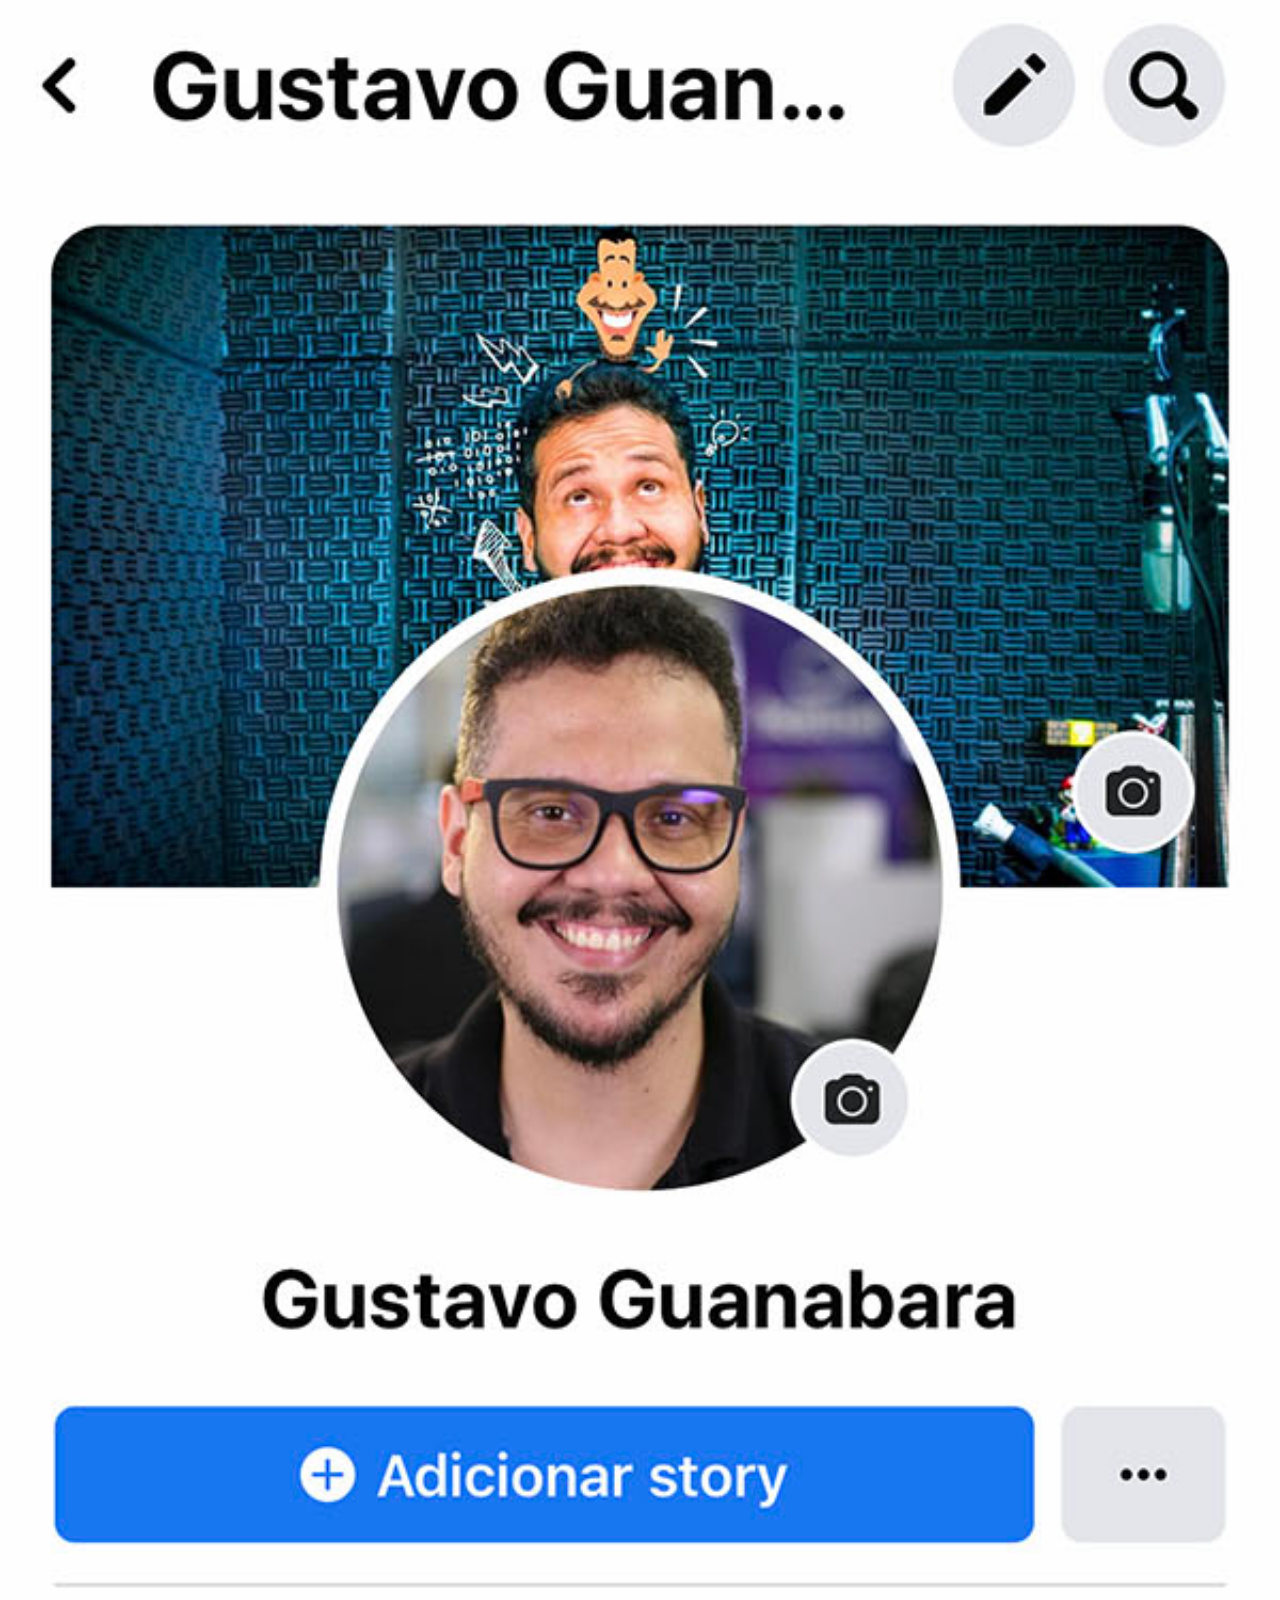
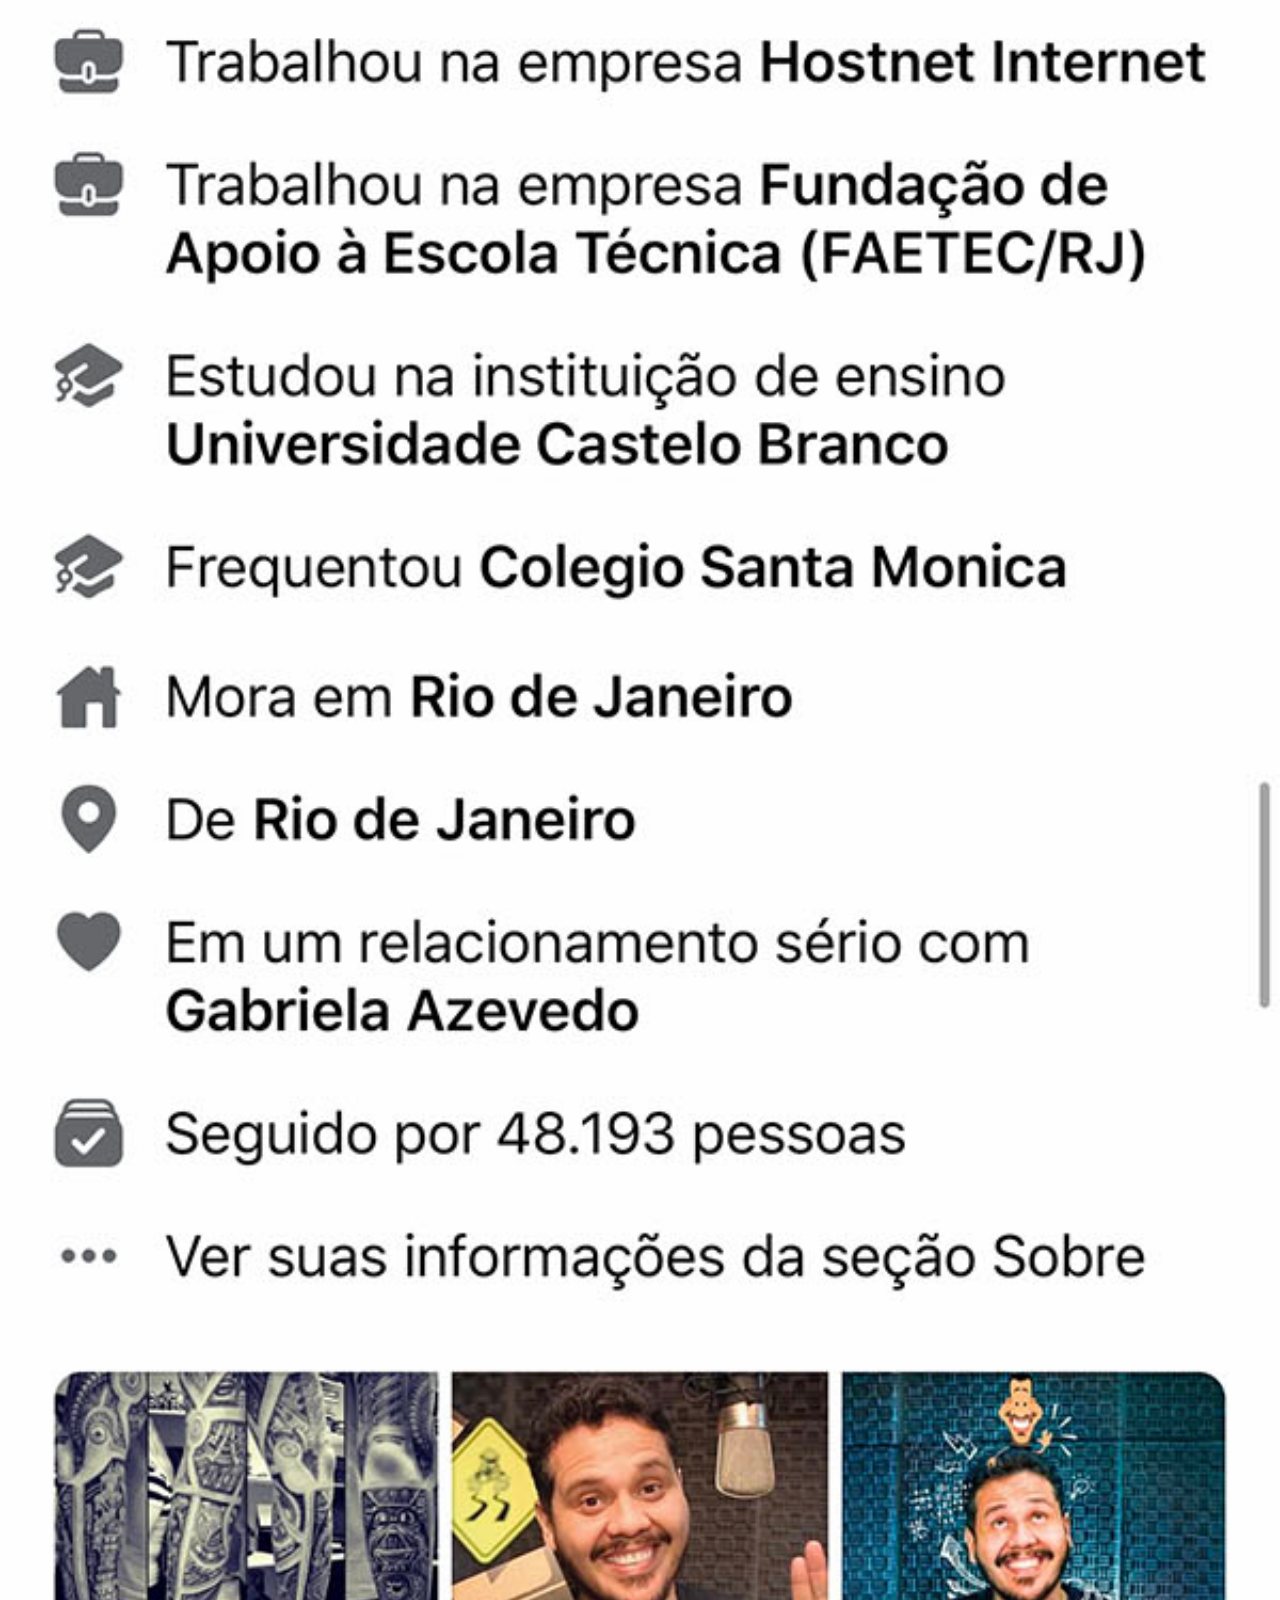
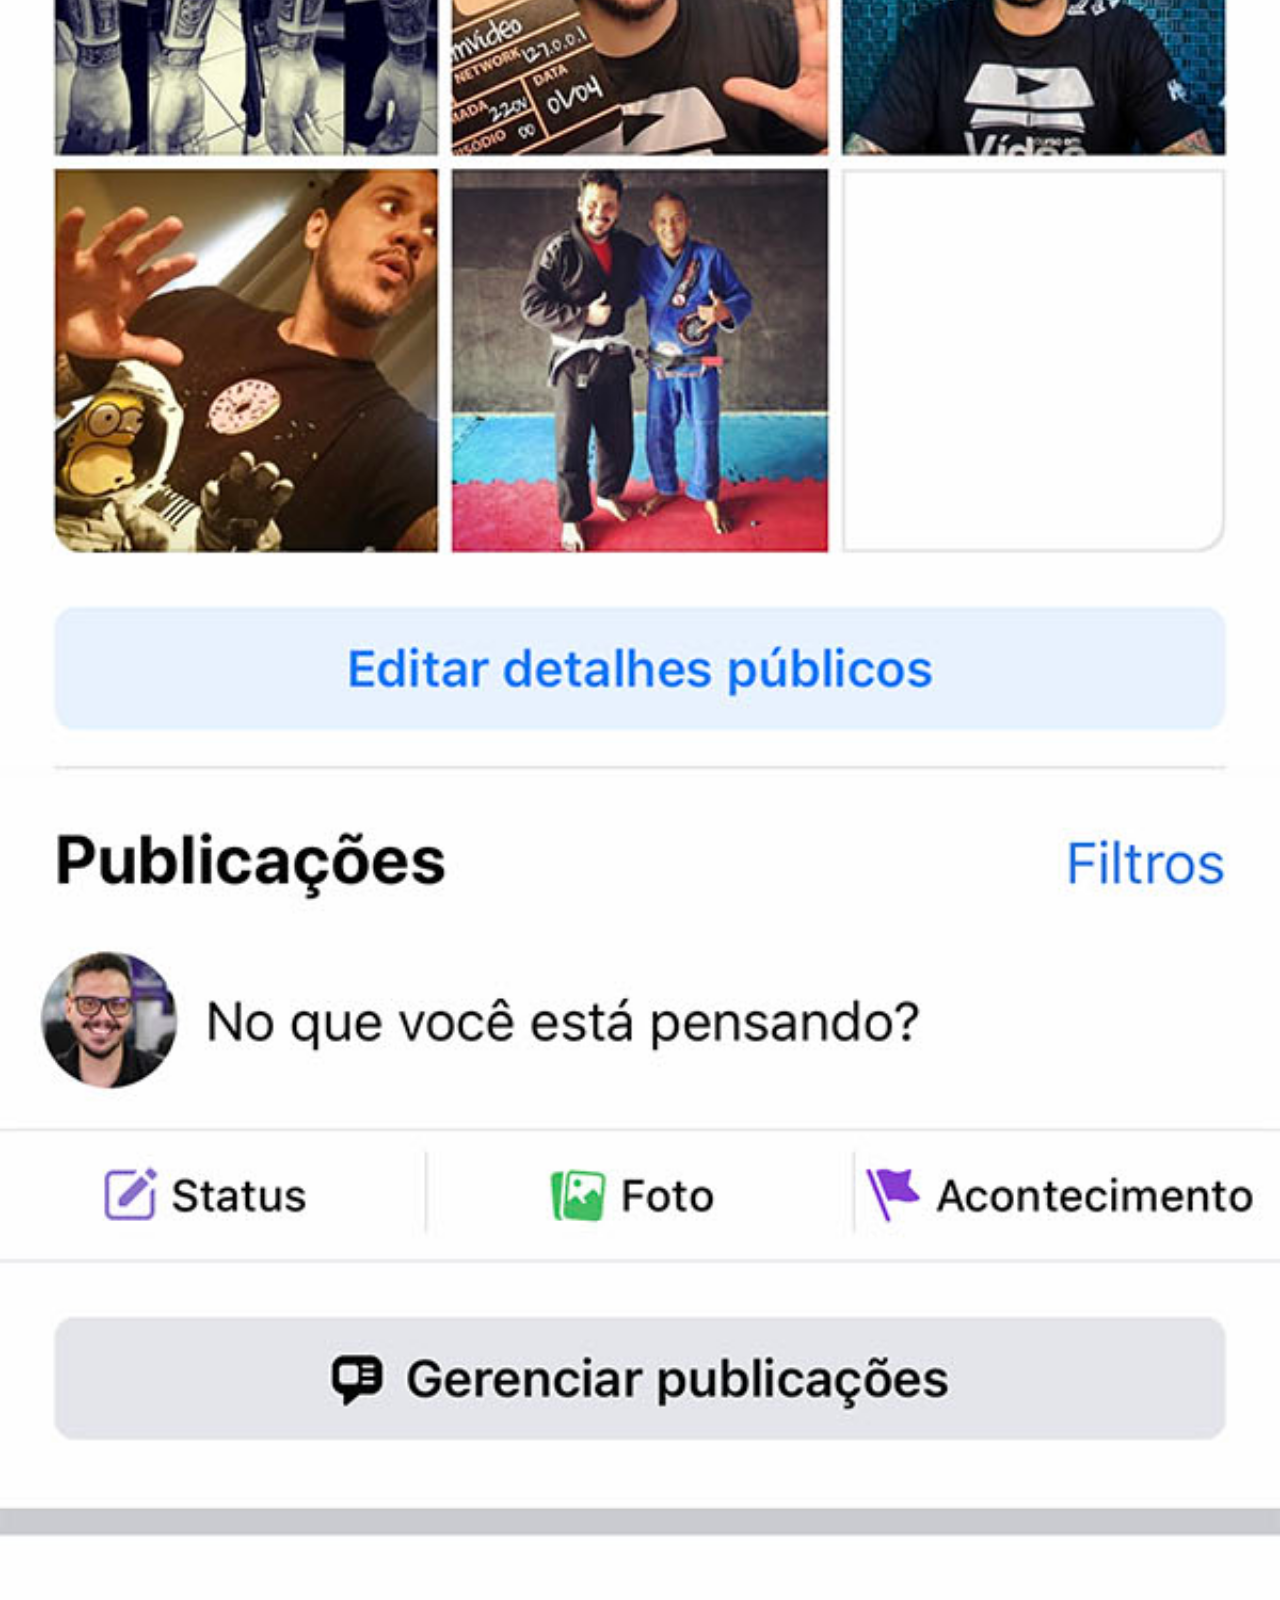
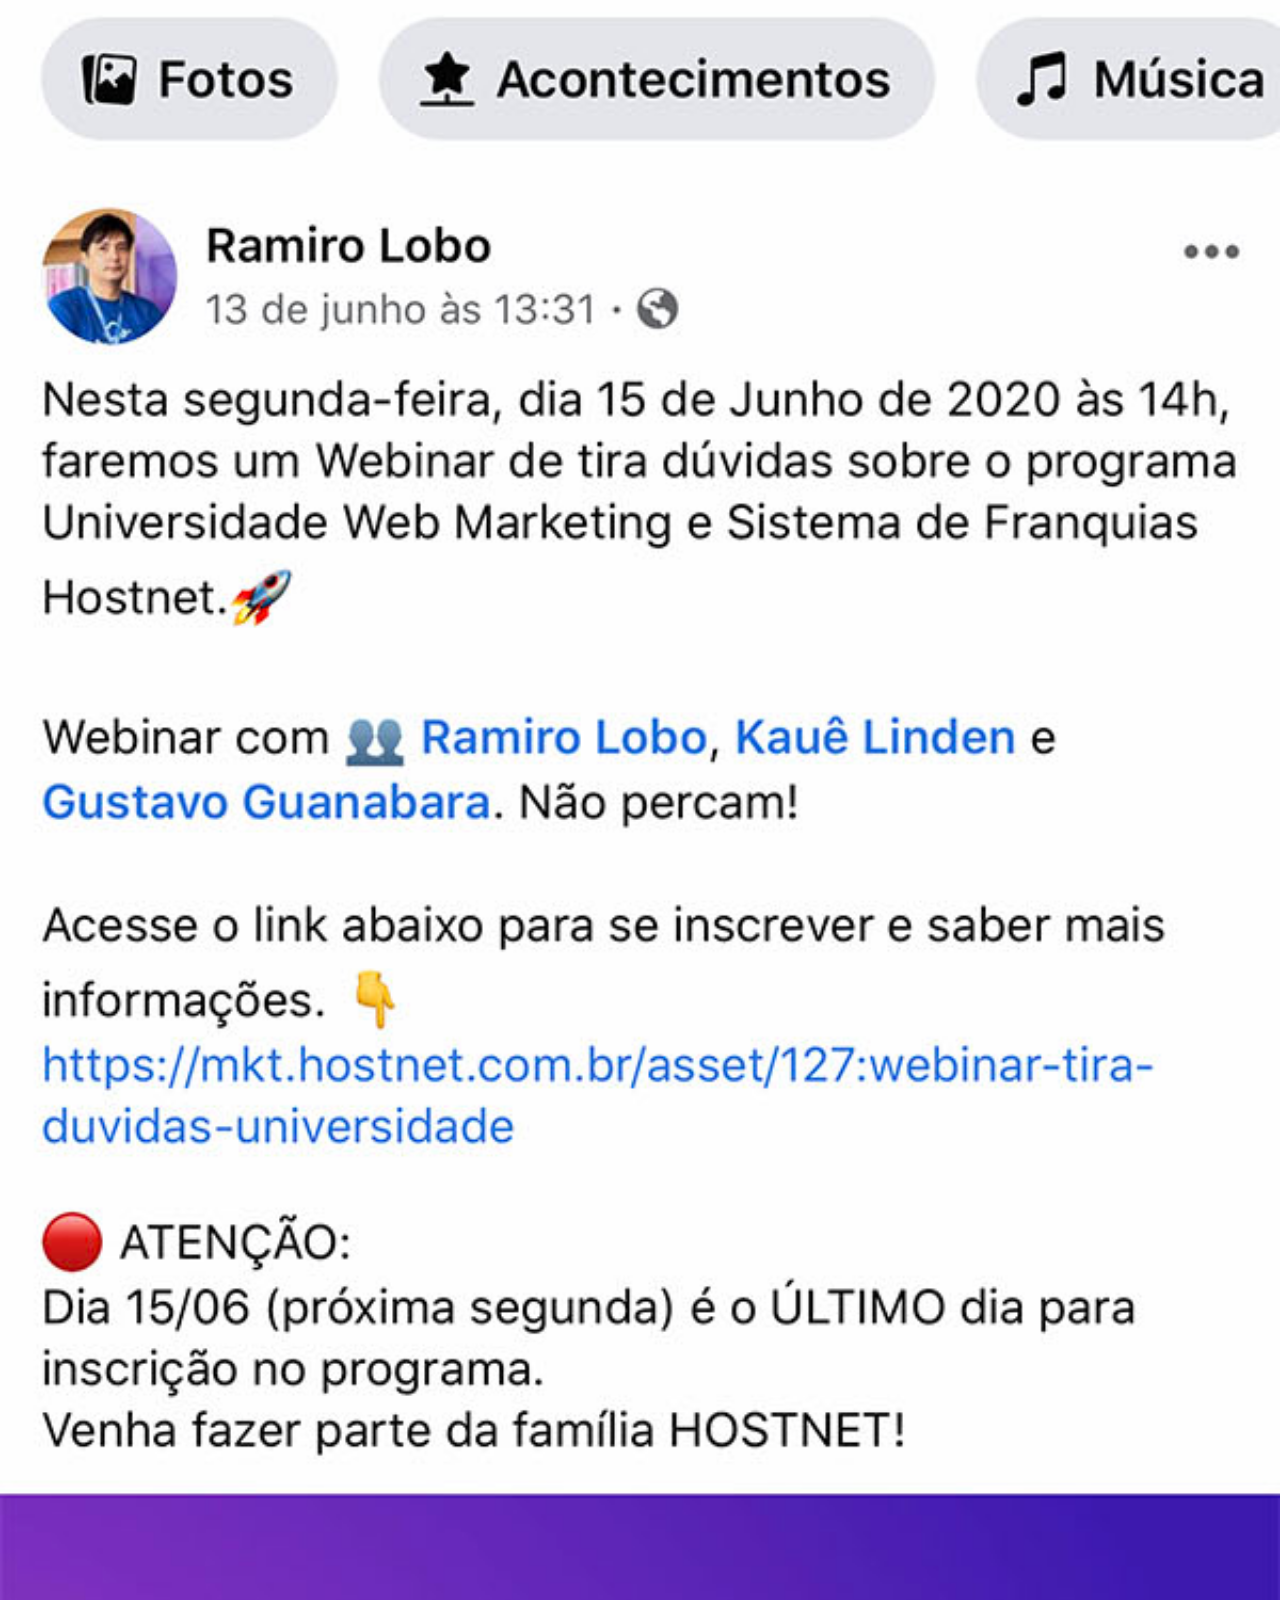
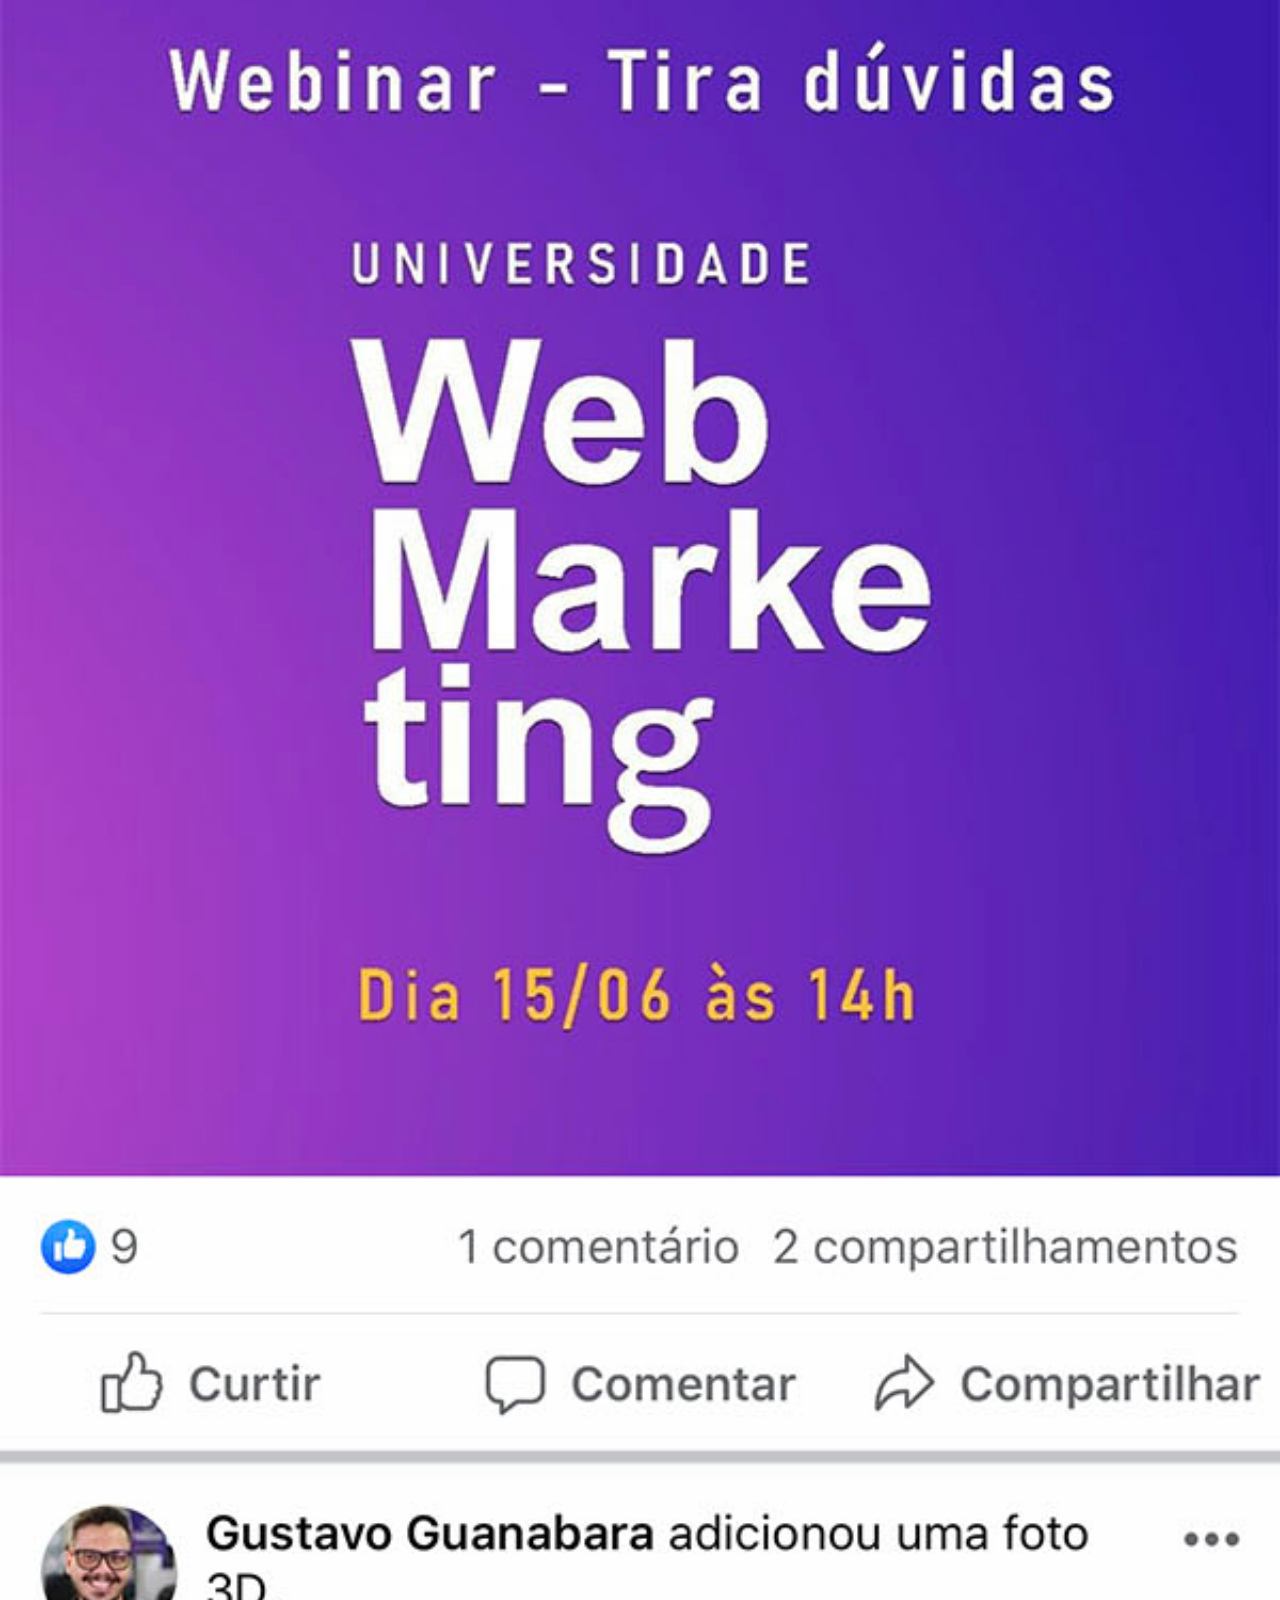
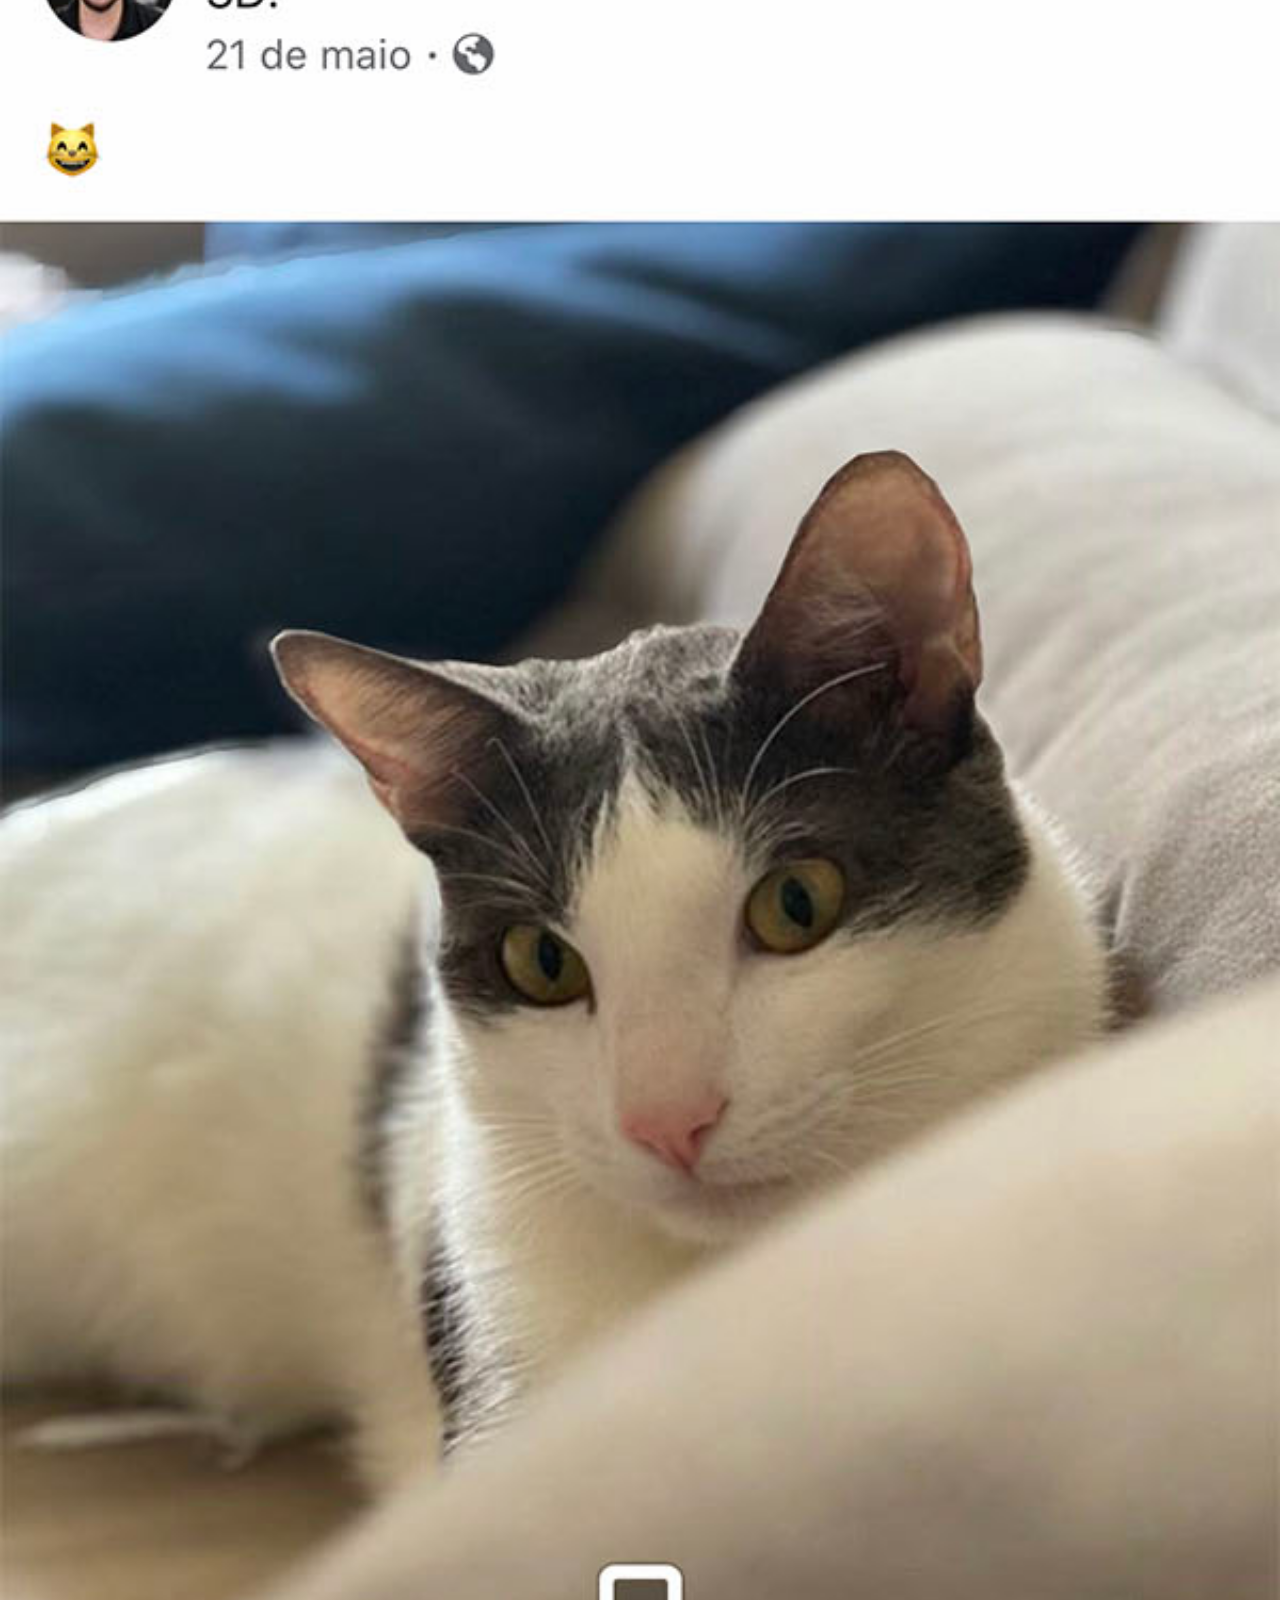
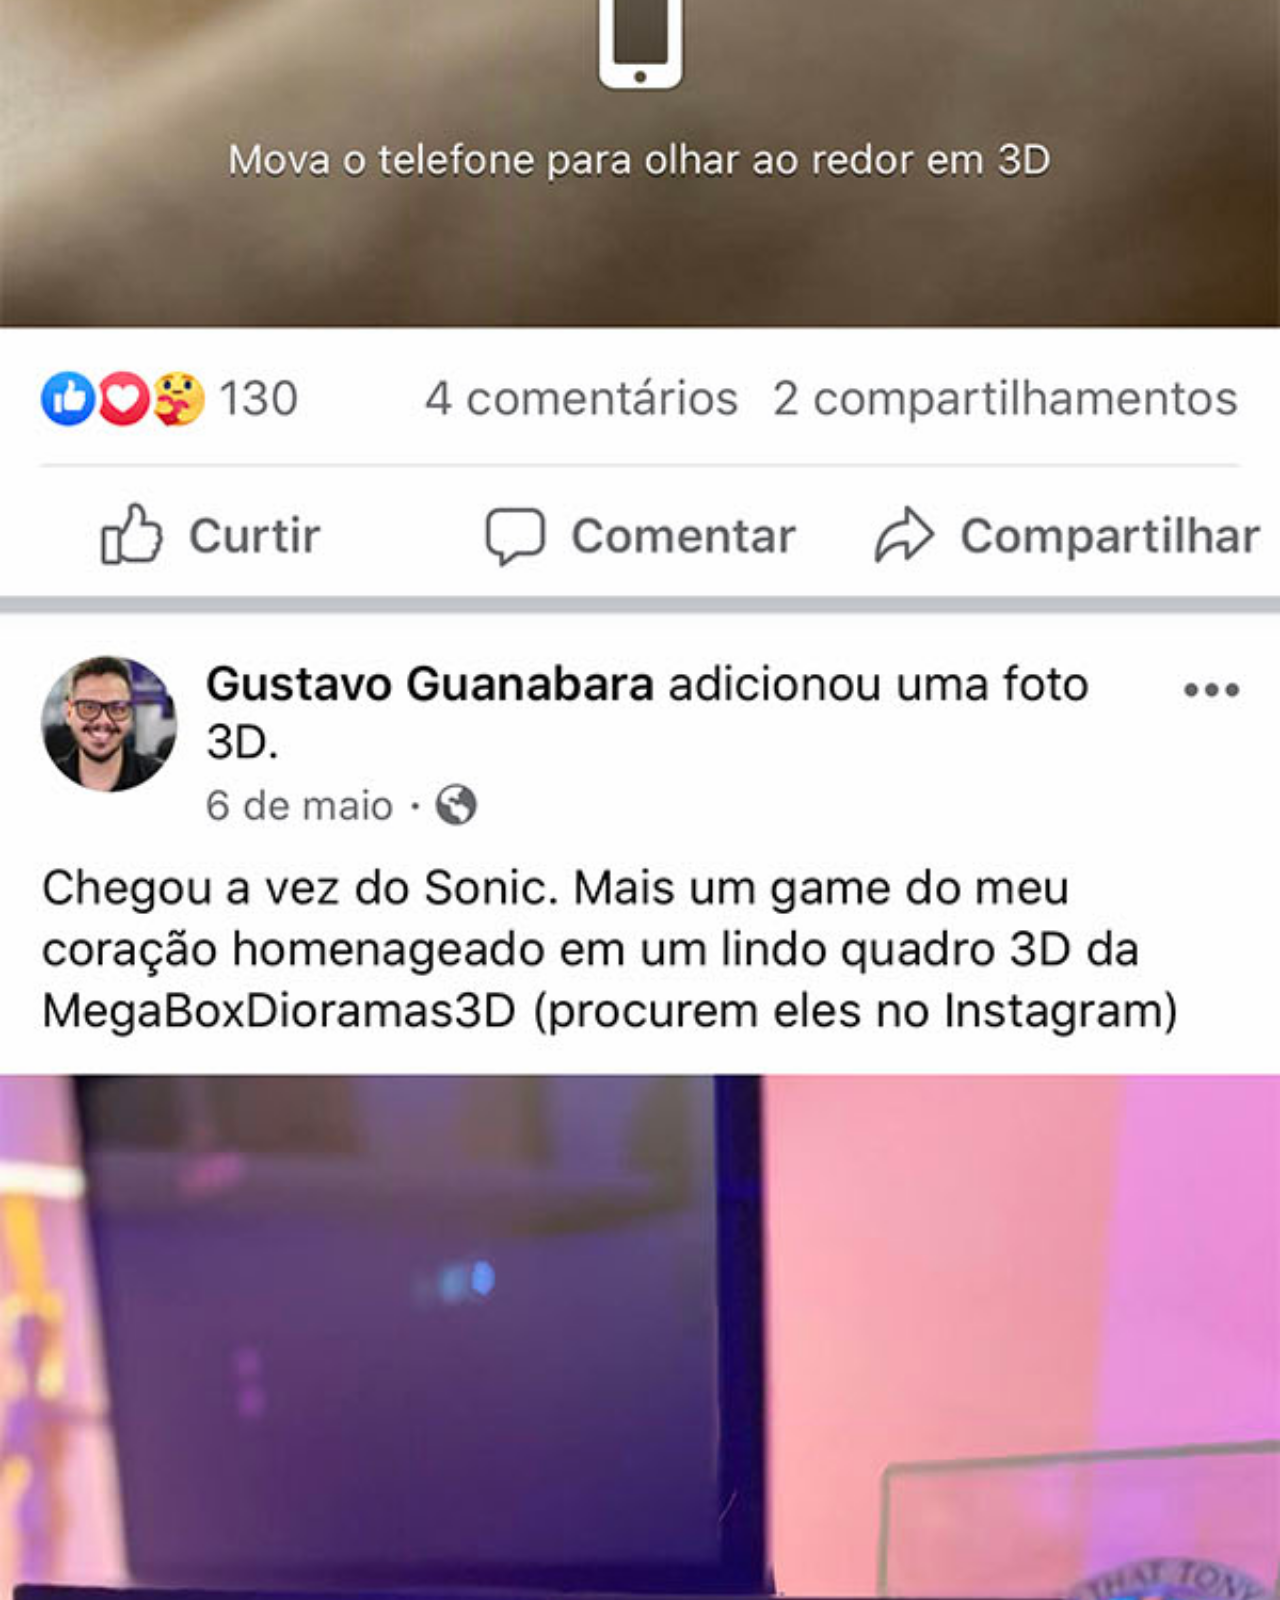
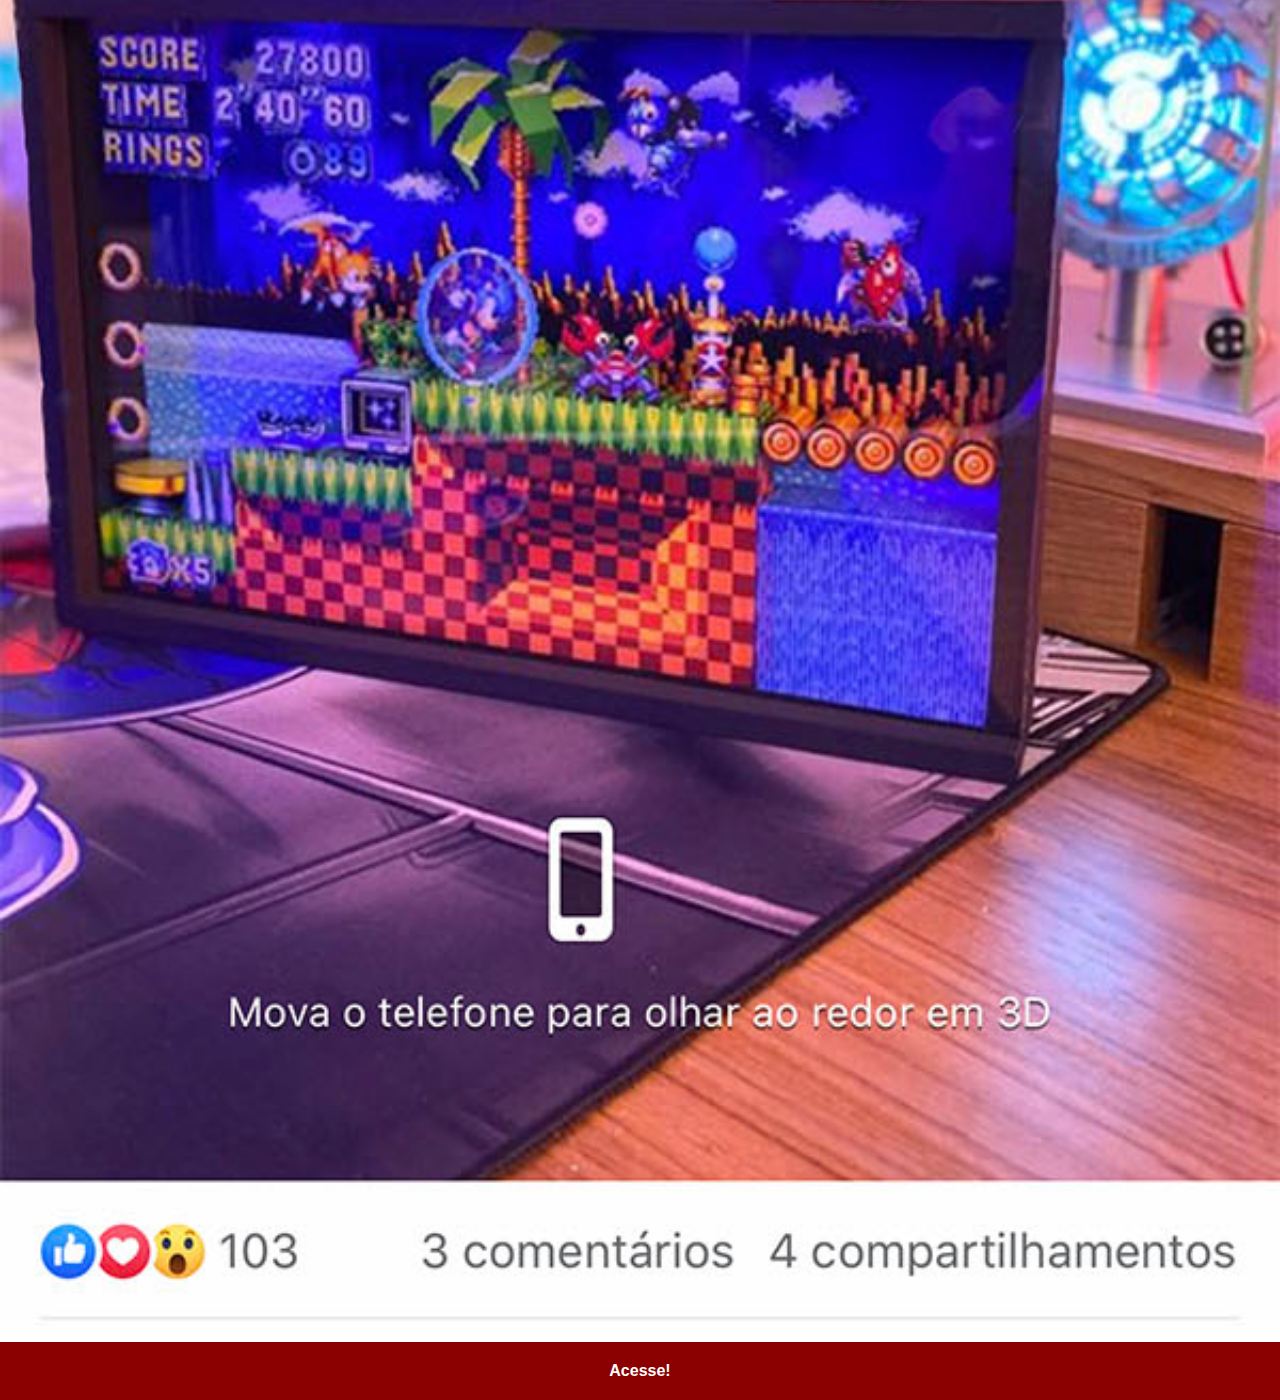
==== facebook.html @ af65d98d "Feitas paginas sociais" ====
<!DOCTYPE html>
<html lang="pt-br">
<head>
    <meta charset="UTF-8">
    <meta http-equiv="X-UA-Compatible" content="IE=edge">
    <meta name="viewport" content="width=device-width, initial-scale=1.0">
    <title>Facebook</title>
    <link rel="stylesheet" href="estilos/social.css">
</head>
<body>
    <img src="imagens/tela-facebook.jpg" alt="Facebook">
    <a href="https://www.facebook.com/felipebaccho/" target="_blank">Acesse!</a>
</body>
</html>
---- estilos/social.css ----
@charset "UTF-8";

* {
    margin: 0px;
    padding: 0px;
    font-family: Arial, Helvetica, sans-serif;
}

::-webkit-scrollbar { /* para esconder a scrollbar */
    width: 0px;
    height: 0px;
}

img {
    width: 100vw;
}

a {
    display: block;
    background-color: darkred;
    color: white;
    padding: 20px;
    text-align: center;
    font-weight: bolder;
    text-decoration: none;
}

a:hover {
    background-color: red;
}
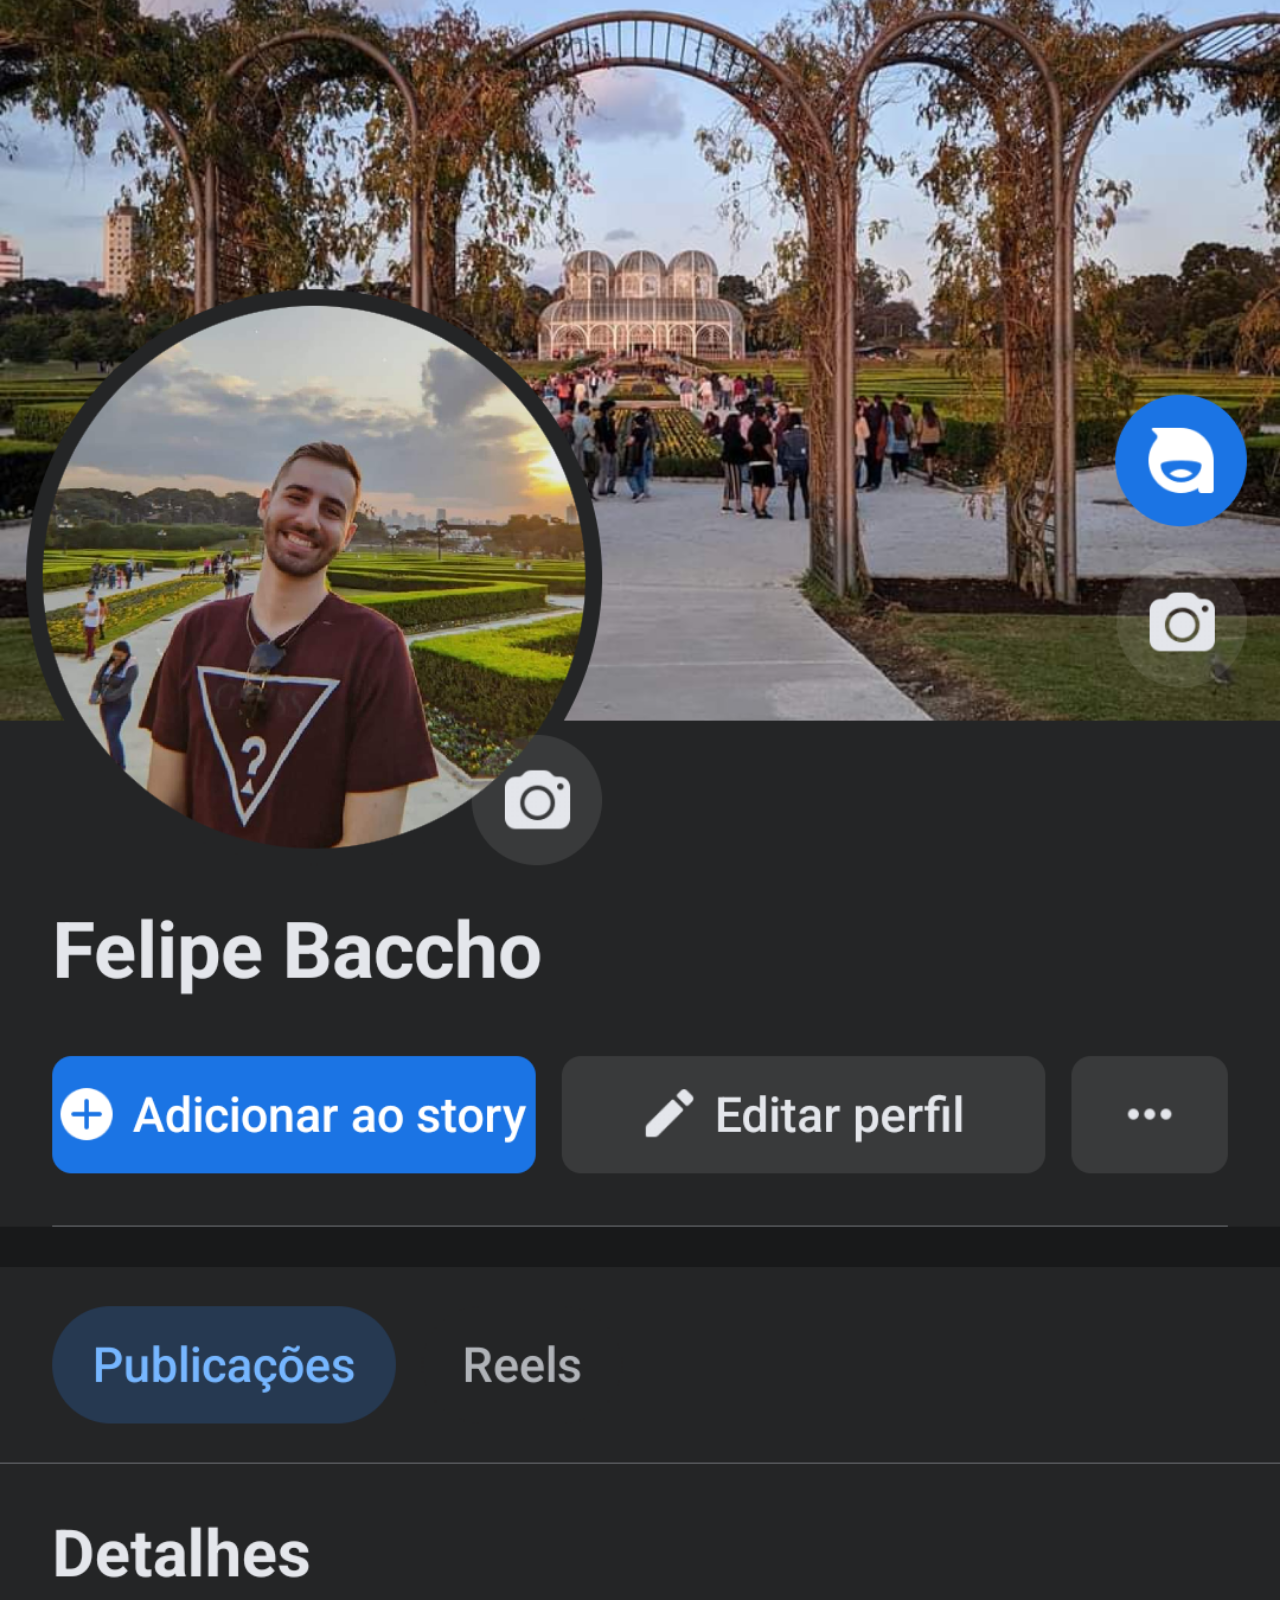
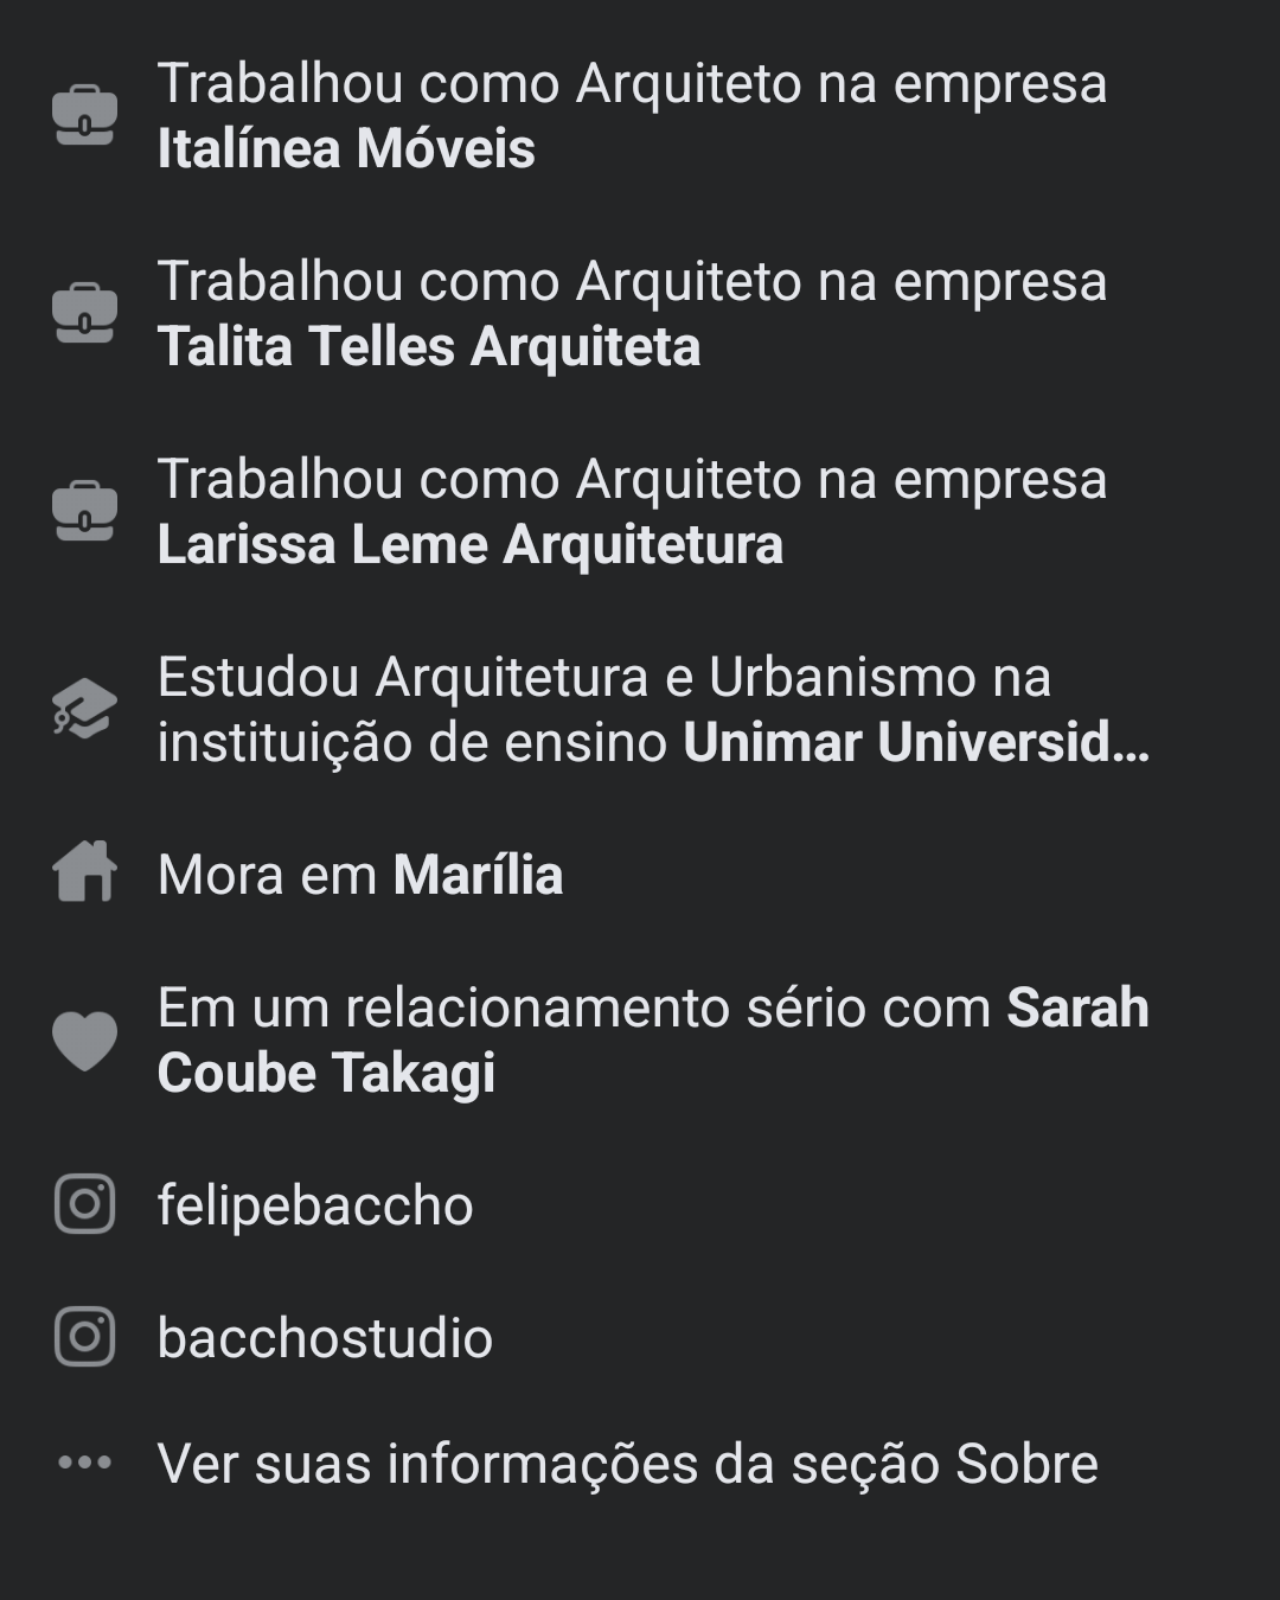
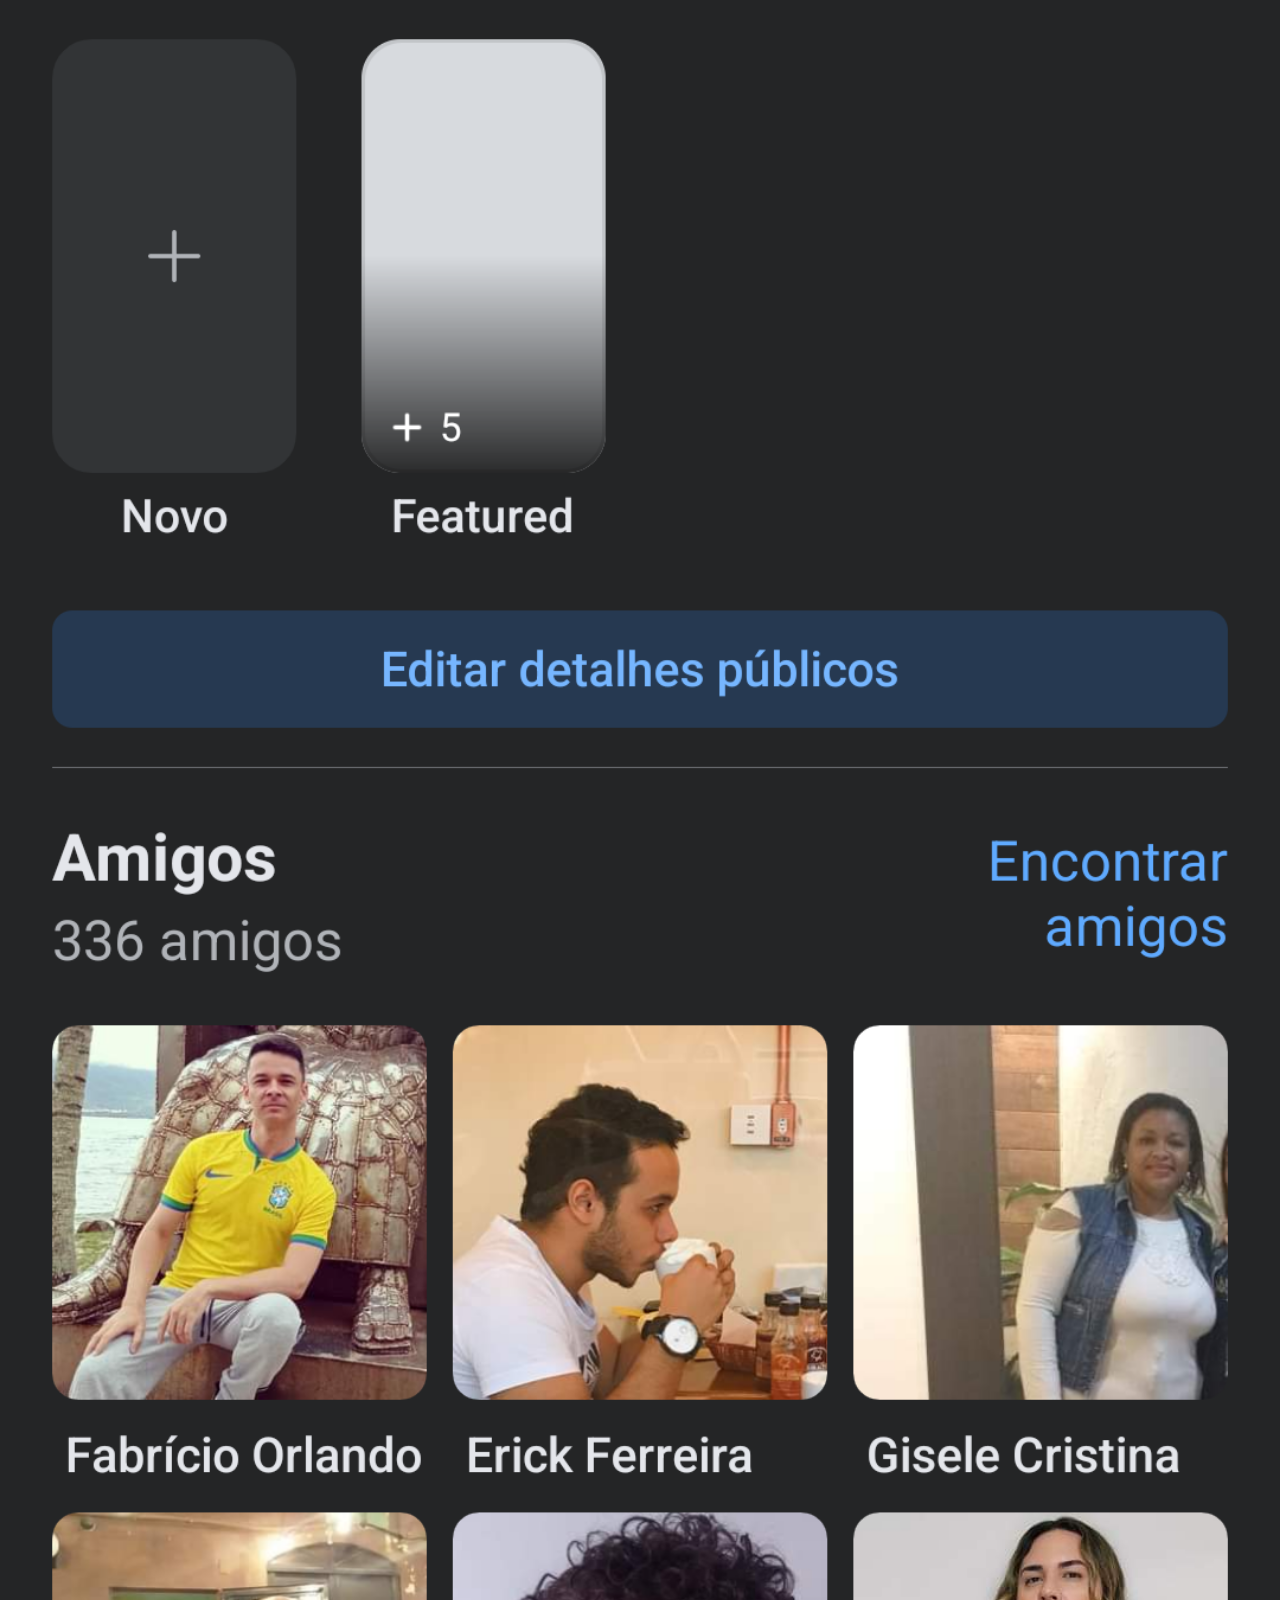
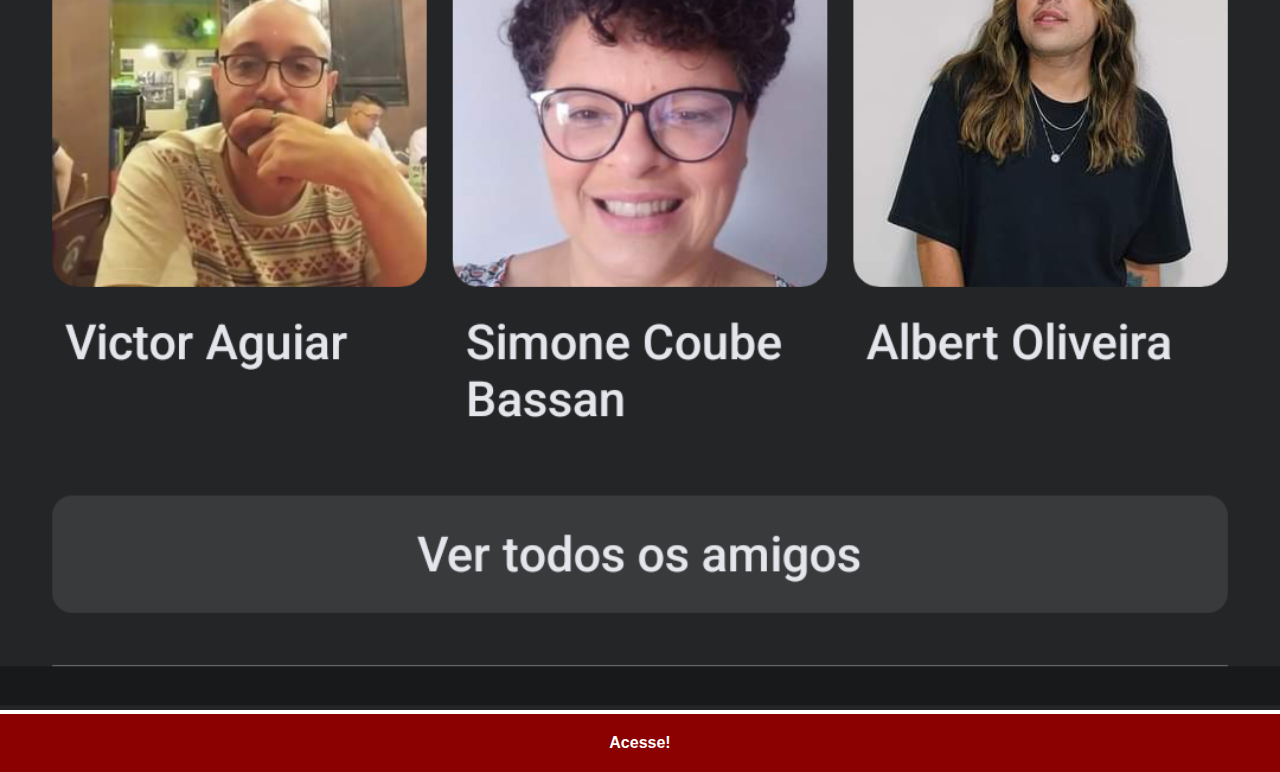
==== commit 1e62c59e: "Finalizado projeto social" ====
--- a/facebook.html
+++ b/facebook.html
@@ -8,7 +8,7 @@
     <link rel="stylesheet" href="estilos/social.css">
 </head>
 <body>
-    <img src="imagens/tela-facebook.jpg" alt="Facebook">
+    <img src="imagens/tela-facebook.png" alt="Facebook">
     <a href="https://www.facebook.com/felipebaccho/" target="_blank">Acesse!</a>
 </body>
 </html>